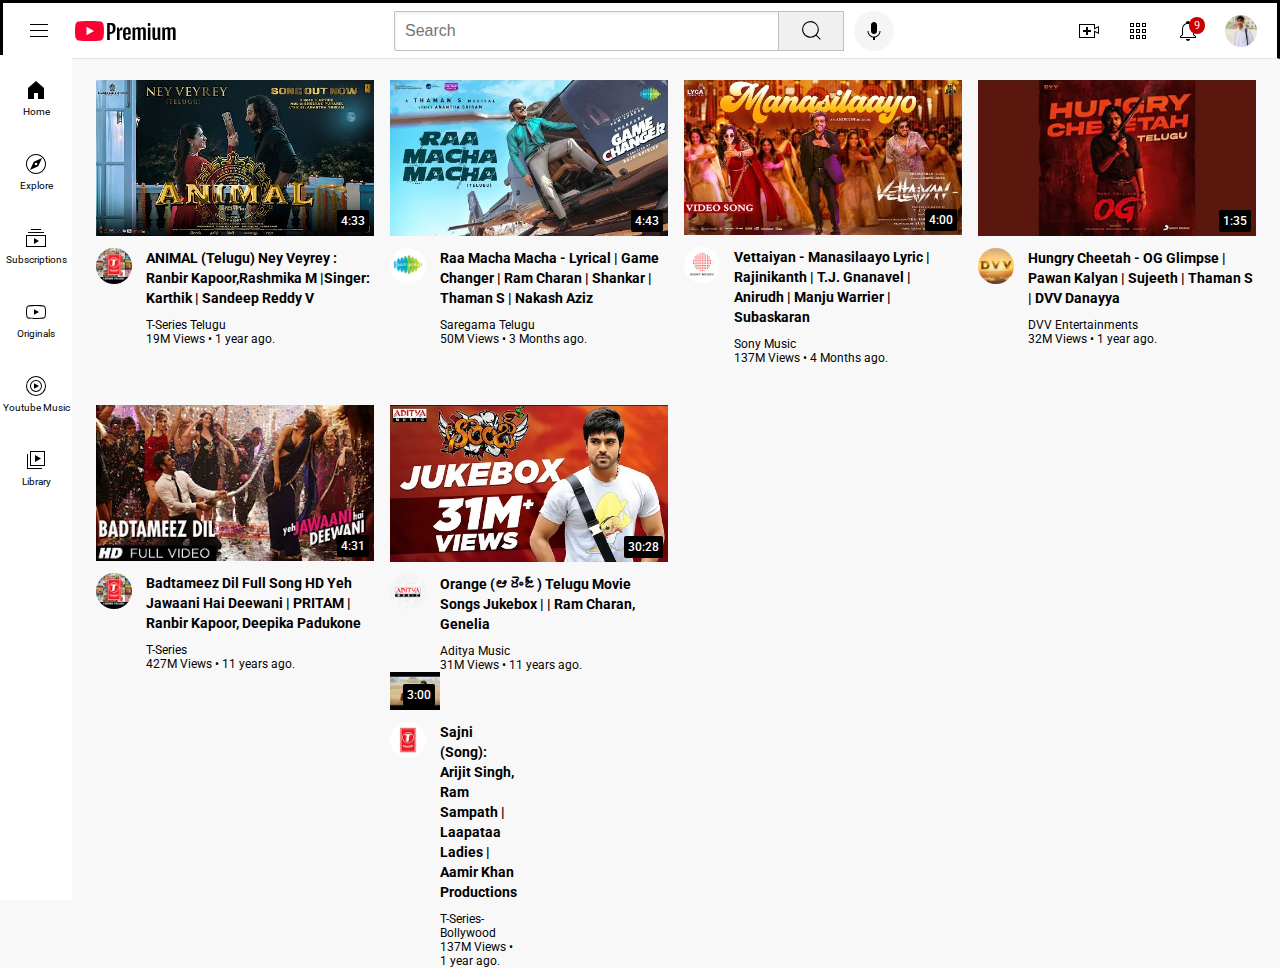
==== Youtube.html @ d8da35a1 "Code changed" ====
<!DOCTYPE html>
<html>
  <head>
    <title> YouTube.com Clone</title>
    <link rel="preconnect" href="https://fonts.googleapis.com">
<link rel="preconnect" 
href="https://fonts.gstatic.com" crossorigin>
<link 
href="https://fonts.googleapis.com/css2?family=Roboto:ital,wght@0,100..900;1,100..900&display=swap" 
rel="stylesheet">

  <link rel="stylesheet" href="Styless/general.css">
  <link rel="stylesheet" href="Styless/header.css">
  <link rel="stylesheet" href="Styless/video.css">
  <link rel="stylesheet" href="Styless/sidebar.css">
</head>

 <body>
  <header class="header">
    <div class="left-section"> 
    <img class="youtube-menu" src="Icons/icons-menu.svg">
    <img class="youtube-logo" src="Icons/icons-youtube.svg">
    </div>

    <div class="middle-section"> 
    <input class="Search-bar" type="text" placeholder="Search"> 
    <button class="search-button">
    <img class ="search-icon" src="Icons/searchh.svg">
    <div class="tooltip">Search</div>
    </button>

    <button class="voice-search-button"> 
    <img class="voice-search-icon" src="Icons/voice-search-icon.svg">
    <div class="tooltip">Search with your voice</div>
    </button>
    </div>

    <div class="right-section"> 
    <div class="upload-icon-container">
    <img class="upload-icon" src="Icons/upload.svg">
    <div class="tooltip">Create</div>
    </div>
        
    <img class="youtube-apps-icon" src="Icons/youtube-apps (1).svg">
    <div class="notifications-icon-container">
      <img class="notifications-icon" src="Icons/notifications.svg">
      <div class="notifications-count">9</div>
      <div class="tooltip">Notifications </div>
      </div>
        
    <img class="user-profile-pic" src="Channel-pictures/lohith icon.jpg">
    </div>
    </header>

      <nav  class="sidebar"> 
        <div class="sidebar-link"> 
          <img src="Icons/home.svg">
           <div>Home</div>
       </div>
       
       <div class="sidebar-link">
        <img src="Icons/explore.svg">
        <div> Explore</div>
      </div>

       <div class="sidebar-link">
        <img src="Icons/subscriptions.svg">
        <div>Subscriptions</div>
      </div>

       <div class="sidebar-link"> 
        <img src="Icons/originals.svg">
        <div>Originals</div>
       </div>

       <div class="sidebar-link">
        <img src="Icons/youtube-music.svg">
        <div>Youtube Music</div>
       </div>

       <div class="sidebar-link"> 
        <img src="Icons/library.svg">
        <div>Library</div>
       </div>
      </nav>
      
      <main> 
        <section class="video-grid"> 
          <div class="video-preview"> 
            <div class="thumbnail-row"> 
              <img class="thumbnail"src= "Thumbnails/Animal.jpg">
              <div class="video-time">4:33</div>
            </div>

            <div class="video-info-grid">
              <div class="channel-picture">
                <img class="profile-pic"src="Channel-pictures/T-series.jpg">
              </div>
    
              <div class="video-info"> 
                <p class="Video-title"> <strong> 
                  ANIMAL (Telugu) Ney Veyrey : Ranbir Kapoor,Rashmika M 
                  |Singer: Karthik | Sandeep Reddy V </strong>
              </p>
          
              <p class="Video-author">T-Series Telugu </p>
          
              <p class="Video-stats">19M Views &#8226; 1 year ago. </p>
          </div>
          </div>
          </div>
    
    
        <div class="video-preview"> 
          <div class="thumbnail-row"> 
          <img class="thumbnail" src="Thumbnails/Ra macha macha ra.jpg"> 
          <div class="video-time">4:43</div>
        </div>
          <div class="video-info-grid">
          <div class="channel-picture"> 
          <img class="profile-pic" src="Channel-pictures/saregama- Telugu.jpg">
          </div>
            <div class="video-info">
            <p class="Video-title"> <strong> 
              Raa Macha Macha - Lyrical | Game Changer 
              | Ram Charan | Shankar | Thaman S | Nakash Aziz</strong>
          </p>
              <p class="Video-author">Saregama Telugu </p>
              <p class="Video-stats"> 50M Views &#8226; 3 Months ago. </p>
        </div>
        </div>
        </div>
    
      <div class="video-preview"> 
        <div class="thumbnail-row"> 
        <img class="thumbnail" src="Thumbnails/Mansliyao.jpg"> 
        <div class="video-time">4:00</div>
      </div>
      <div class="video-info-grid">
        <div class="channel-picture"> 
        <img class="profile-pic" src="Channel-pictures/sony.jpg">
      </div>
      <div class="video-info">
        <p class="Video-title"> <strong> 
            Vettaiyan - Manasilaayo Lyric | Rajinikanth | T.J. Gnanavel 
            | Anirudh | Manju Warrier | Subaskaran</strong>
       </p>
        <p class="Video-author">Sony Music </p>
        <p class="Video-stats"> 137M Views &#8226; 4 Months ago. </p>
      </div>
      </div>
      </div>
  
      <div class="video-preview"> 
        <div class="thumbnail-row"> 
        <img class="thumbnail" src="Thumbnails/OG.webp"> 
        <div class="video-time">1:35</div>
      </div>
      <div class="video-info-grid">
        <div class="channel-picture"> 
        <img class="profile-pic" src="Channel-pictures/DVV.jpg">
      </div>
       <div class="video-info">
        <p class="Video-title"> <strong> 
            Hungry Cheetah - OG Glimpse | Pawan Kalyan | Sujeeth 
            | Thaman S | DVV Danayya </strong>
        </p>
          <p class="Video-author"> DVV Entertainments </p>
          <p class="Video-stats"> 32M Views &#8226; 1 year ago. </p>
      </div>
      </div>
      </div>
        
      <div class="video-preview"> 
        <div class="thumbnail-row"> 
          <img class="thumbnail" src="Thumbnails/batmeezdil.avif">
           <div class="video-time"> 4:31</div>
      </div>

      <div class="video-info-grid">
        <div class="channel-picture">
          <img class="profile-pic"src="Channel-pictures/T-series.jpg">
      </div>
      
      <div class="video-info"> 
        <p class="Video-title"> <strong> 
              Badtameez Dil Full Song HD Yeh Jawaani Hai Deewani 
              | PRITAM | Ranbir Kapoor, Deepika Padukone </strong>
        </p>
        <p class="Video-author">T-Series </p>
        <p class="Video-stats">427M Views &#8226; 11 years ago. </p>
      </div>
      </div>
      </div>
    
        <div class="video-preview"> 
          <div class="thumbnail-row"> 
          <img class="thumbnail" src="Thumbnails/Orange.jpg"> 
          <div class="video-time">30:28</div>
        </div>
    
        <div class="video-info-grid">
         <div class="channel-picture"> 
         <img class="profile-pic" src="Channel-pictures/Aditya.jpg">
        </div>
    
        <div class="video-info">
        <p class="Video-title"> <strong> 
          Orange (ఆరెంజ్) Telugu Movie Songs Jukebox |
          | Ram Charan, Genelia</strong>
        </p>
        <p class="Video-author">Aditya Music </p>
        <p class="Video-stats"> 31M Views &#8226; 11 years ago. </p>
      </div>

      <div class="video-preview"> 
        <div class="thumbnail-row"> 
        <img class="thumbnail" src="Thumbnails/Sajni re.jpg"> 
        <div class="video-time">3:00</div>
      </div>
  
      <div class="video-info-grid">
       <div class="channel-picture"> 
       <img class="profile-pic" src="Channel-pictures/T-series-Bollywood.jpg">
      </div>
  
      <div class="video-info">
      <p class="Video-title"> <strong> 
        Sajni (Song): Arijit Singh, Ram Sampath | Laapataa Ladies | Aamir Khan Productions </strong>
      </p>
      <p class="Video-author">T-Series-Bollywood </p>
      <p class="Video-stats"> 137M Views &#8226; 1 year ago. </p>
    </div>
    </div>
      </div>

      </div>
      </div>
      
      </section>
    </main>
  </body> 
</html>
---- Styless/general.css ----
p{
  
  margin-top: 0;
  margin-bottom: 0;
}

body{
  font-family: Roboto, Arial;
  margin: 0;
  padding-top: 80px;
  padding-left: 96px;
  padding-right: 24px;
  background-color: rgb(248,248,248);
}
---- Styless/header.css ----
.header{
  height: 55px;

  display: flex;
  flex-direction: row;
  justify-content: space-between;


  position: fixed;
  top: 0;
  left:  0;
  right :0;
  z-index: 100;

 

  background-color: white;
  border-bottom-width:1px ;
  border-style: solid;
  border-bottom-color: rgb(228,228,228);

}


.left-section{
  display: flex;
  align-items: center;
}
.youtube-menu{
  height: 24px;
  margin-left: 24px;
  margin-right: 24px;
  
}
.youtube-logo{
  height: 20px;

}

.middle-section{
  flex: 1;
  margin-left:70px;
  margin-right: 35px;
  max-width:500px;
  display: flex;
  align-items: center;

  

}

.Search-bar{
  flex:1;
  height:36px;
  padding-left: 10px;
  font-size:16px;
  border: 1px solid rgb(192,192,192);
  border-radius: 2px;
  box-shadow: inset 1px 2px 3px rgba(0,0,0,0.05);
  width: 0;
}

.Search-bar::placeholder{
  font-size: 16px;


}

 .search-button{
  height:40px;
  width: 66px;
  background-color: rgb(240,240,240);
  border-width: 1px;
  border-style: solid;
  border-color: rgb(192,192,192);
  margin-left: -1px;
  margin-right: 10px;
  
 }

   .search-button,
   .voice-search-button,
   .upload-icon-container,
   .youtube-apps-icon-container,
   .notifications-icon-container
   {
    display: flex;
    justify-content: center;
    align-items: center;
    position: relative;
   }
 
 .search-button .tooltip,
 .voice-search-button .tooltip,
 .upload-icon-container .tooltip,
 .youtube-apps-icon-container.tooltip,
 .notifications-icon-container .tooltip
 
 {
 
  position: absolute;
  background-color: grey;
  color:white;
  padding-top: 4px;
  padding-bottom: 4px;
  padding-left: 8px;
  padding-right: 8px;
  border-radius: 2px;
  font-size: 12px;
  bottom: -30px;
  opacity: 0;
  transition: opacity 0.15s;
  pointer-events: none;
  white-space: nowrap;
 }

 .search-button:hover .tooltip,
 .voice-search-button:hover .tooltip,
.upload-icon-container:hover .tooltip,
.youtube-apps-icon-container:hover .tooltip,
.notifications-icon-container:hover .tooltip

 {
  opacity: 1;
 }
 
 .search-icon{
  height: 25px;
  
 }

 .voice-search-button{
  height:40px;
  width: 40px;
  border-radius:20px;
  border:none;
  background-color: rgb(245,245,245);
 }

 .voice-search-icon{
  height: 24px;
  
   
 }

.right-section{
 width:180px;
 margin-right: 20px;
 display:flex;
 align-items: center;
 justify-content:space-between;
 flex-shrink: 0;
}

.upload-icon{
  height:24px;
}
.youtube-apps-icon{
  height:24px;
}
.notifications-icon{
  height:24px;
}

.notifications-icon-container{
  position:relative;
}

.notifications-count{
  position:absolute;
  top:-2px;
  right:-5px;
  background-color:rgb(200,0,0);
  color: white;
  font-size:11px;
  padding-left: 5px;
  padding-right: 5px;
  padding-top: 2px;
  padding-bottom: 2px;
  border-radius: 10px;
}

.user-profile-pic{
  height: 32px;
  border-radius: 16px;
}
---- Styless/video.css ----
.thumbnail{
  width:100%;
} 


.Video-title{
  margin-top: 0;
  font-size: 14px;
  font-weight:500;
  line-height:20px;
  margin-bottom:10px;
}


  .video-info-grid{
    display: grid;
    grid-template-columns: 50px 1fr;
    
  }

  .profile-pic{
    width:36px;
    border-radius: 50px;
  }

  .thumbnail-row{
    margin-bottom:8px;
    position: relative;
  
  }

  .Video-author,
  .Video-stats {
  font-size: 12px;
  color:rgb(3, 3, 3) ;
}

.video-author{
  margin-bottom: 4px;
}

.video-grid{
  display: grid;
  grid-template-columns: 1fr 1fr  1fr;
  column-gap:16px;
  row-gap:40px;
}

@media (max-width:750px) {
  .video-grid {
    grid-template-columns: 1fr 1fr;
  }
}

@media (min-width:751px) and (max-width: 999px) {

  .video-grid{
    grid-template-columns: 1fr 1fr 1fr;
 }
}

@media(min-width:1000px){
  .video-grid{
    grid-template-columns: 1fr 1fr 1fr 1fr;
  }
  }

.video-time{
  font-size: 12px;
  font-weight: 500;
  padding: 4px;
  border-radius: 2px;
  background-color: black;
  color:white;
  position: absolute;
  bottom: 8px;
  right: 5px;
}
---- Styless/sidebar.css ----
.sidebar{
  position: fixed;
  left: 0;
  bottom: 0;
  top:55px;
  background-color: white;
  width: 72px;
  z-index:200;
  padding-top:5px;

}
.sidebar-link{
  height:74px;
  display: flex;
  justify-content: center;
  align-items: center;
  flex-direction:column;
  cursor: pointer;
  
 
}

.sidebar-link:hover{
  background-color: rgb(235,235,235);
}

.sidebar-link img{

  height: 24px;
  margin-bottom: 4px;
  
}

.sidebar-link div{
  font-size: 10px;
  
}
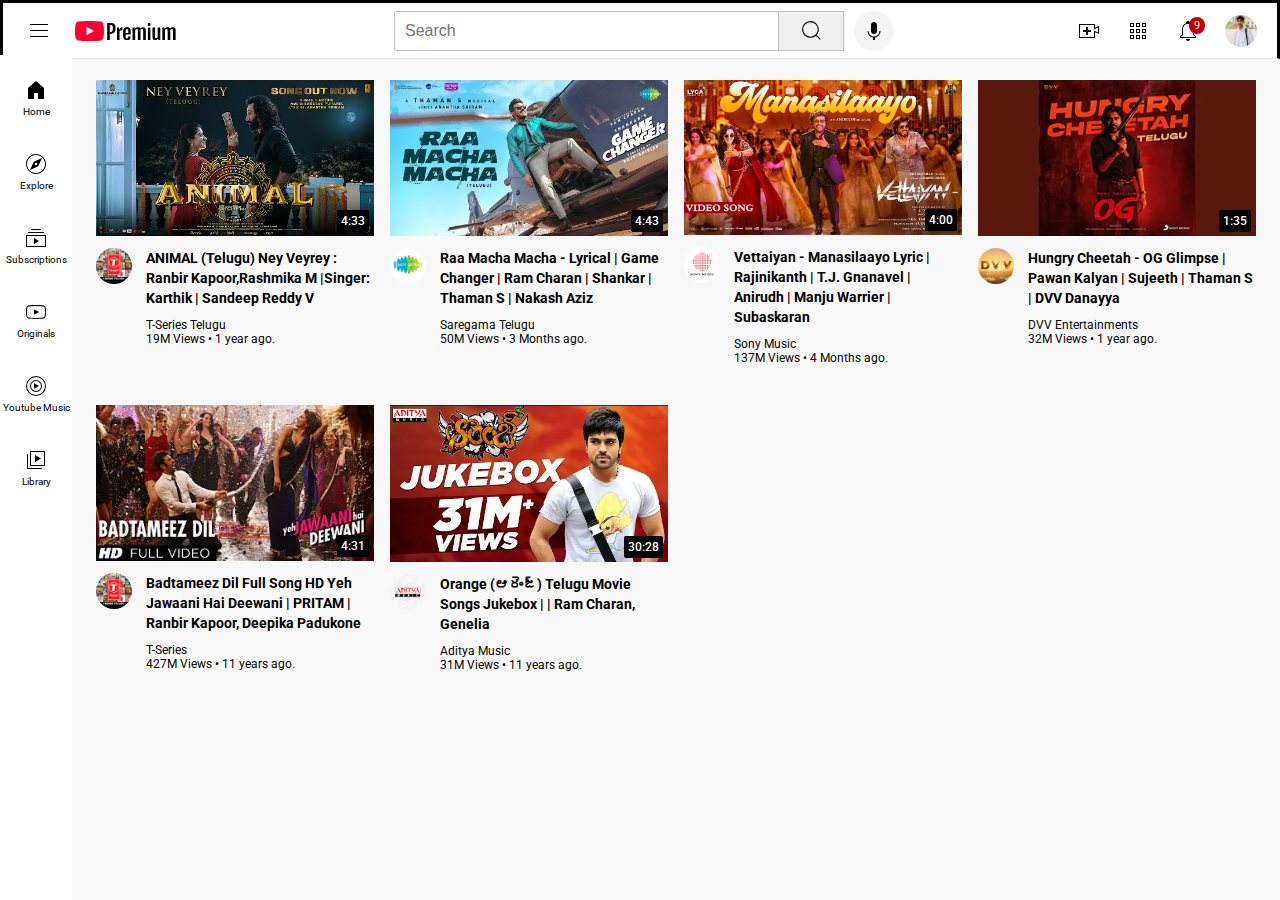
==== commit e35fc8e0: "removed extra layer code" ====
--- a/Youtube.html
+++ b/Youtube.html
@@ -212,28 +212,6 @@
         <p class="Video-author">Aditya Music </p>
         <p class="Video-stats"> 31M Views &#8226; 11 years ago. </p>
       </div>
-
-      <div class="video-preview"> 
-        <div class="thumbnail-row"> 
-        <img class="thumbnail" src="Thumbnails/Sajni re.jpg"> 
-        <div class="video-time">3:00</div>
-      </div>
-  
-      <div class="video-info-grid">
-       <div class="channel-picture"> 
-       <img class="profile-pic" src="Channel-pictures/T-series-Bollywood.jpg">
-      </div>
-  
-      <div class="video-info">
-      <p class="Video-title"> <strong> 
-        Sajni (Song): Arijit Singh, Ram Sampath | Laapataa Ladies | Aamir Khan Productions </strong>
-      </p>
-      <p class="Video-author">T-Series-Bollywood </p>
-      <p class="Video-stats"> 137M Views &#8226; 1 year ago. </p>
-    </div>
-    </div>
-      </div>
-
       </div>
       </div>
       
